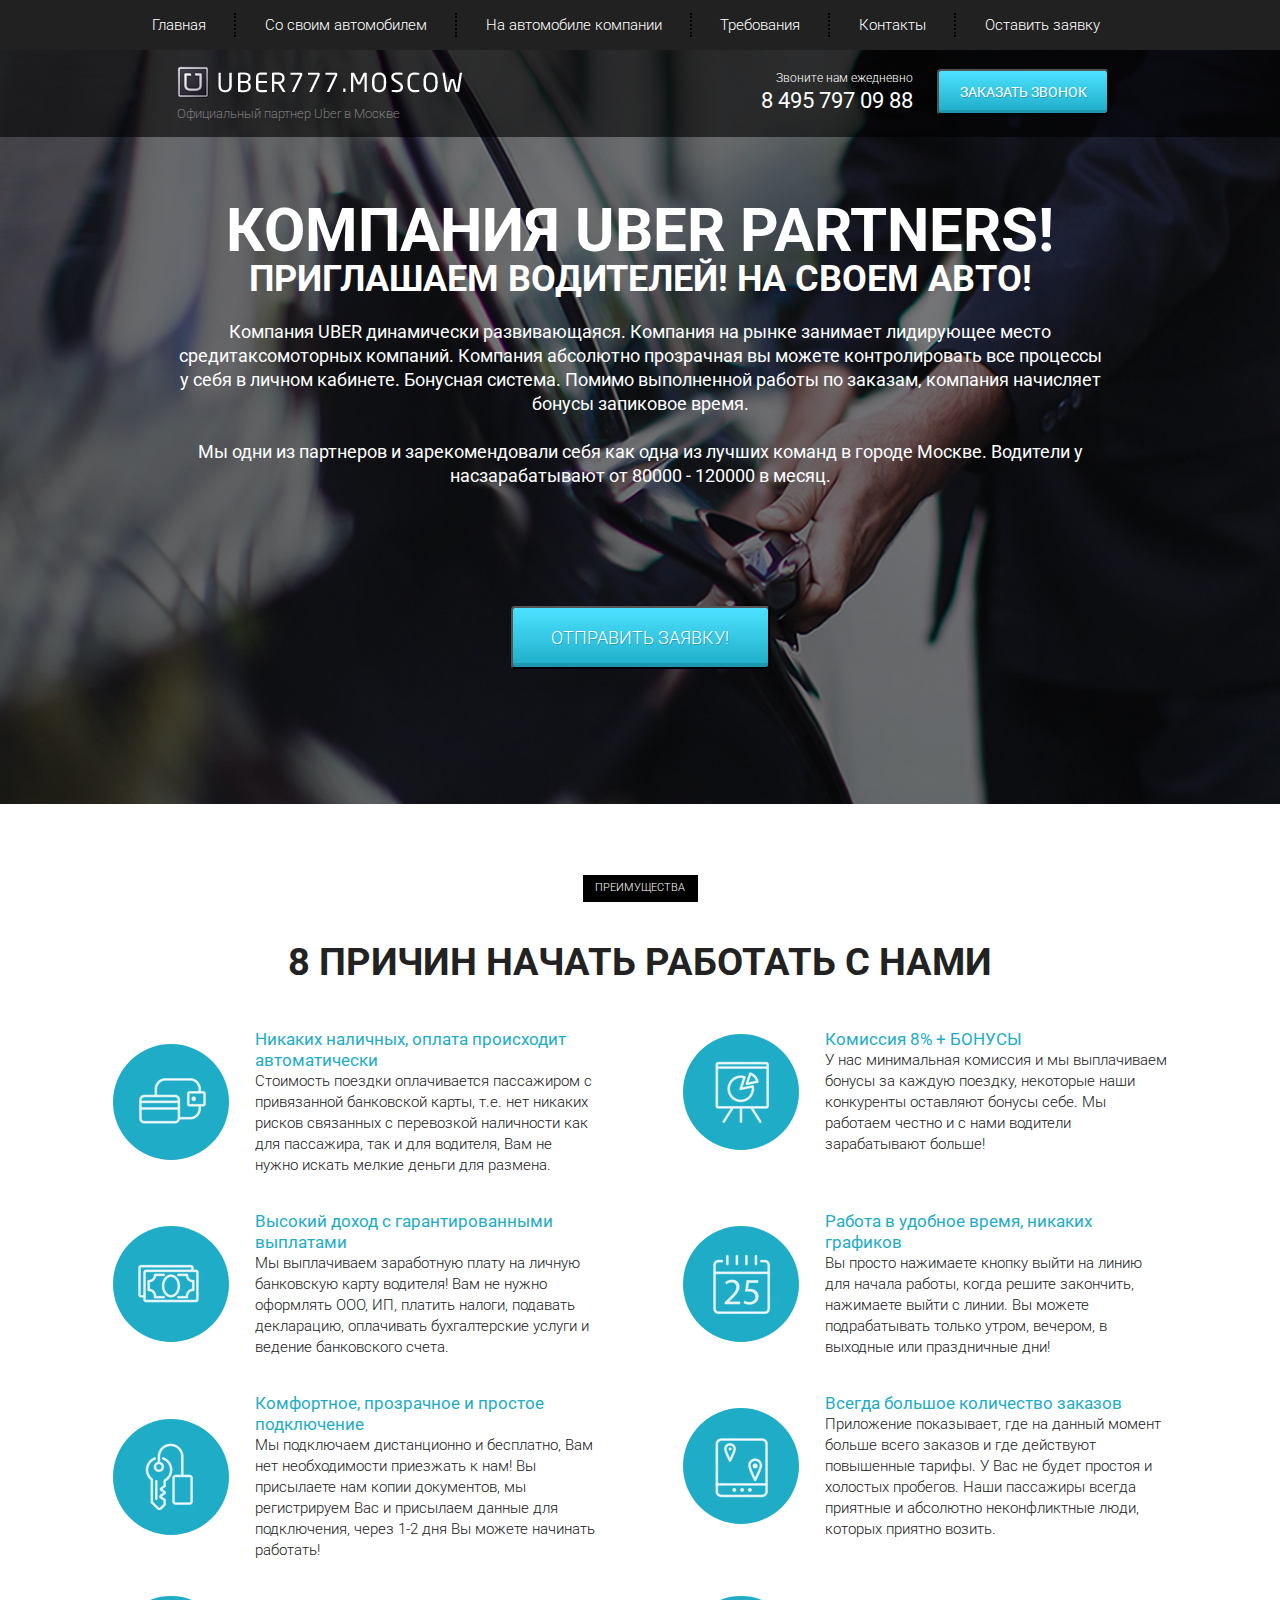
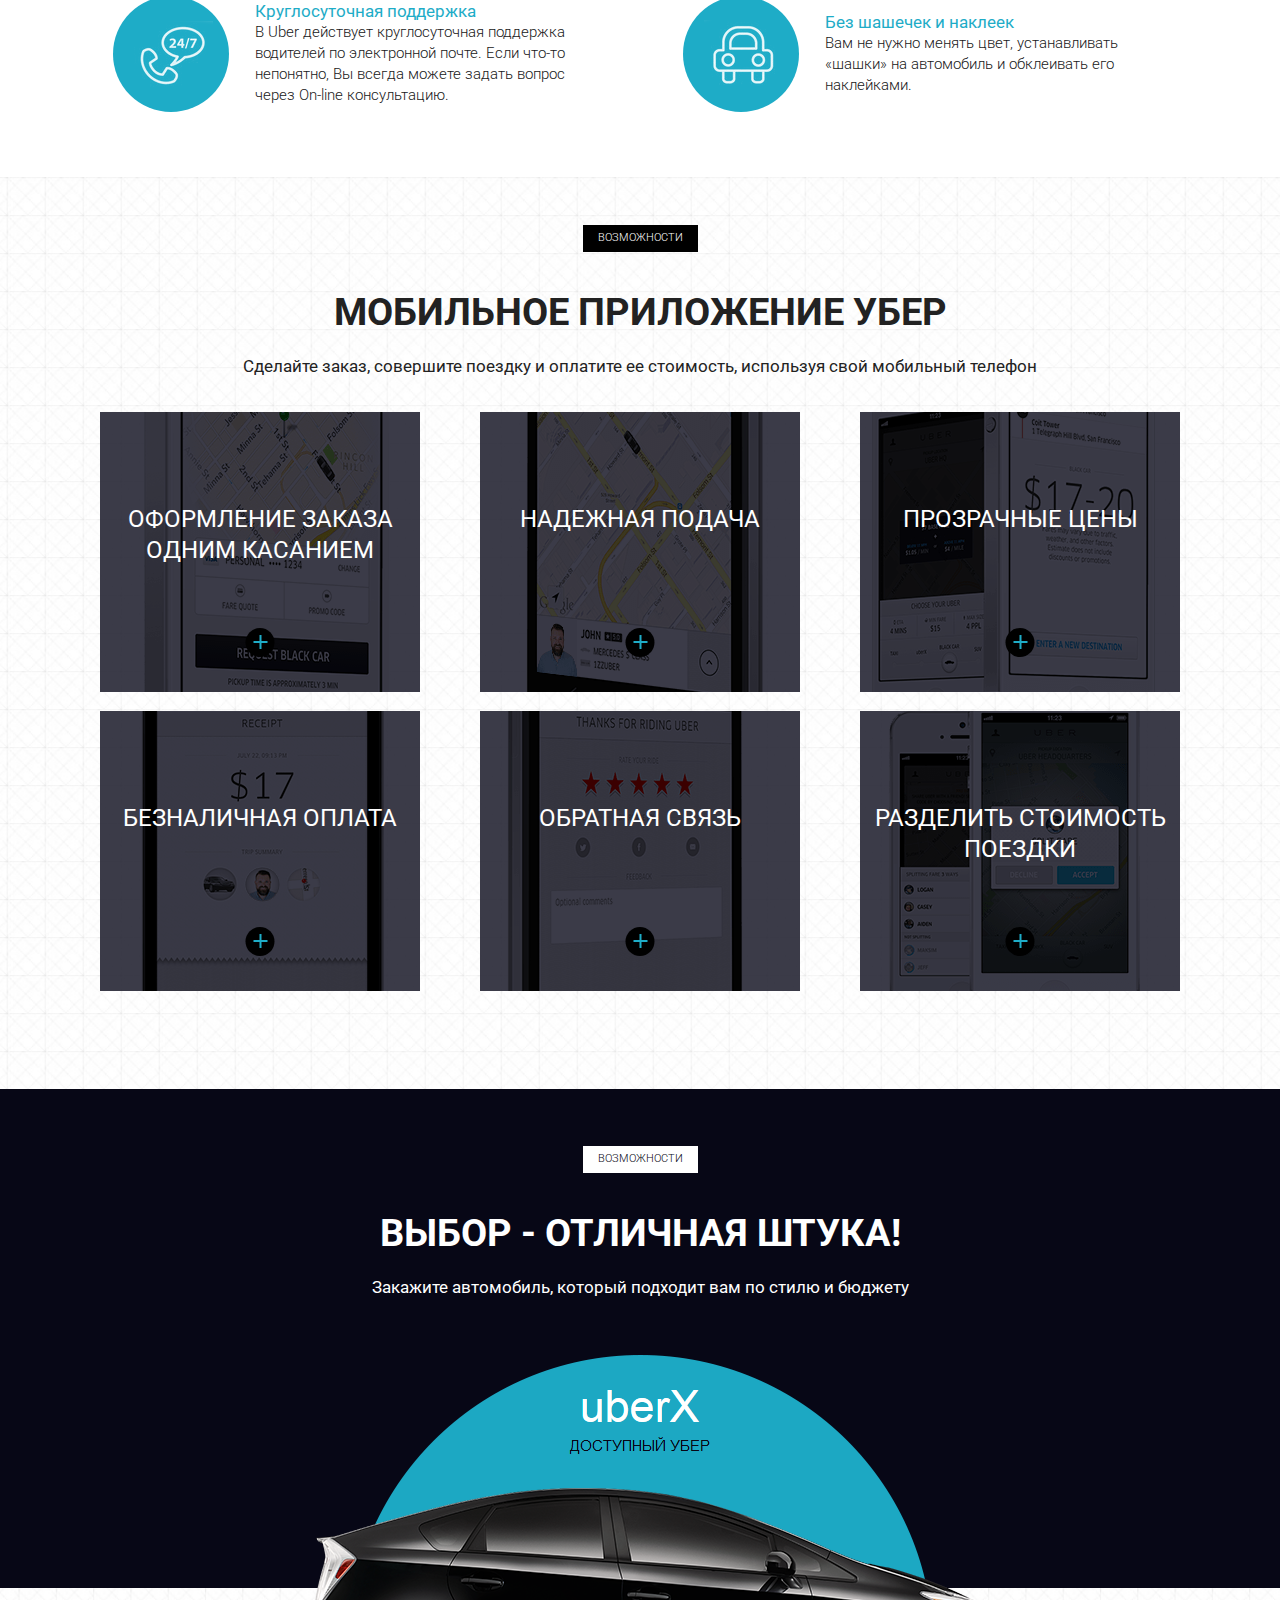
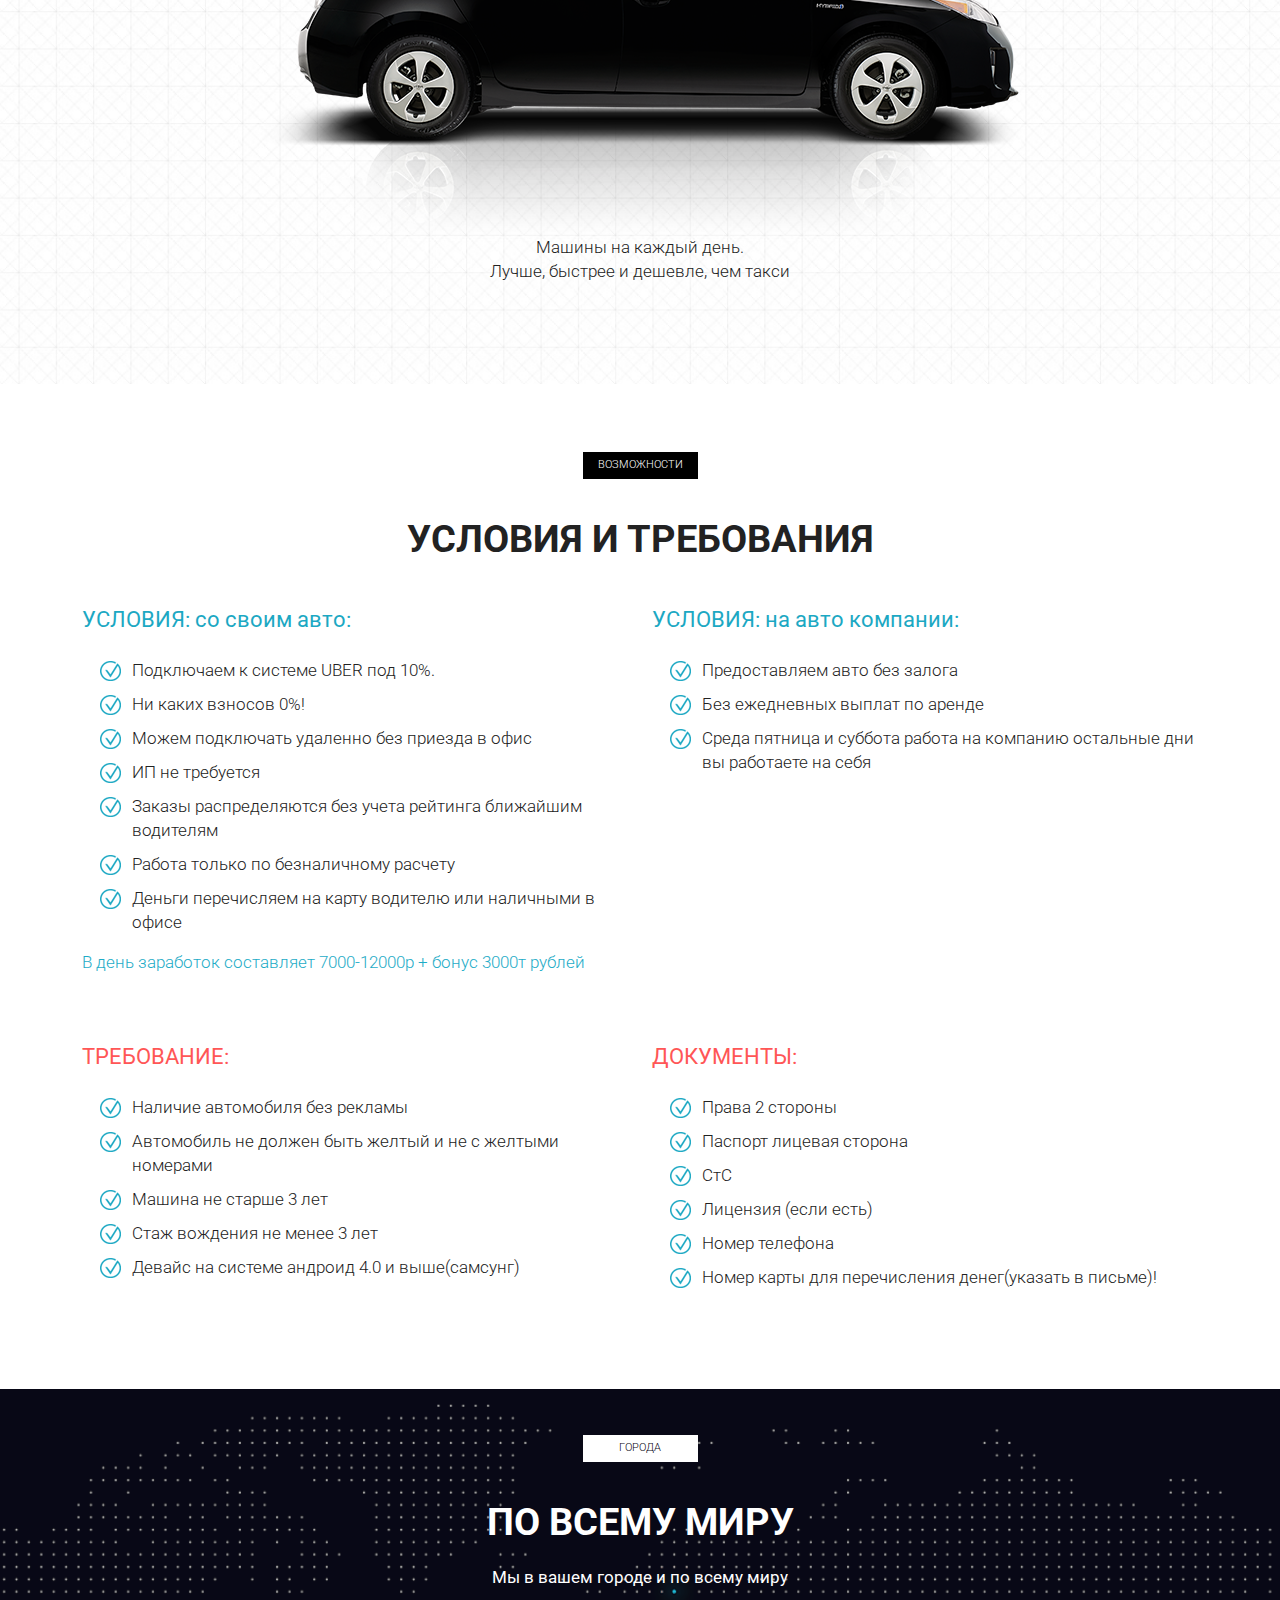
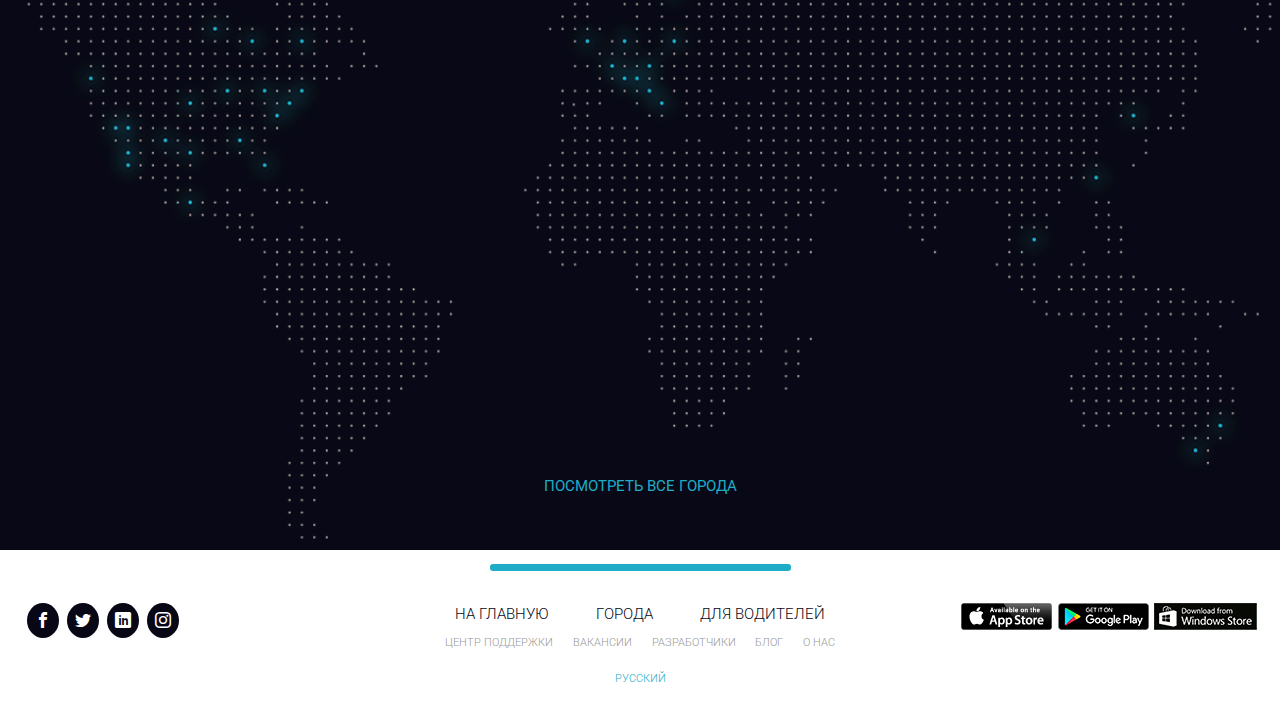
==== uber/uber.html @ 8bf8d005 "added a site uber" ====
<!DOCTYPE html>
<html lang="en">
<head>
	<meta charset="UTF-8">
	<meta http-equiv="X-UA-Compatible" content="IE=edge">
	<meta name="viewport" content="width=device-width, initial-scale=1.0">
	<title>Document</title>
	<link rel="preconnect" href="https://fonts.gstatic.com">
	<link href="https://fonts.googleapis.com/css2?family=Roboto:wght@300;400;700&display=swap" rel="stylesheet">
	<link rel="stylesheet" href="css/bootstrap-reboot.min.css">
	<link rel="stylesheet" href="css/bootstrap-grid.min.css">
	<link rel="stylesheet" href="css/fonts.css">
	<link rel="stylesheet" href="css/style.min.css">
</head>
<body>
	<header>
			<nav>
				<div class="container">
					<ul class="menu">
						<li class="menu_item"><a href="#" class="menu_link">Главная</a></li>
						<li class="menu_item"><a href="#" class="menu_link">Со своим автомобилем</a></li>
						<li class="menu_item"><a href="#" class="menu_link">На автомобиле компании</a></li>
						<li class="menu_item"><a href="#" class="menu_link">Требования</a></li>
						<li class="menu_item"><a href="#" class="menu_link">Контакты</a></li>
						<li class="menu_item"><a href="#" class="menu_link">Оставить заявку</a></li>
					</ul>
				</div>
				<div class="hamburger">
					<span></span>
					<span></span>
					<span></span>
				</div>
			</nav>
			<div class="subheader">
				<div class="container">
					<div class="row">
						<div class="col-6 col-md-4 offset-md-1">
							<a href="#" class="subheader_logo"><img src="icons/logo.png" alt=""logo></a>
							<div class="subheader_official">Официальный партнер Uber в Москве</div>
						</div>
						<div class="xs-hidden col-md-3 offset-md-1 col-xl-2 offset-xl-2">
							<div class="subheader_call">Звоните нам ежедневно</div>
							<a href="tel:+784957970988" class="subheader_phone">8 495 797 09 88</a>
						</div>
						<div class="col-6 col-md-3 col-lg-2">
							<a href="tel:+784957970988" class="xs-vision subheader_phone">8 495 797 09 88</a>
							<button class="subheader_btn">заказать звонок</button>
						</div>
					</div>
				</div>
			</div>
	</header>

	<section class="promo">
		<div class="container">
			<div class="row">
				<div class="col-md-12 offset-md-0 col-lg-10 offset-lg-1">
					<h1 class="promo_header">КОМПАНИЯ UBER PARTNERS!</h1>
					<h2 class="promo_subheader">ПРИГЛАШАЕМ ВОДИТЕЛЕЙ! НА СВОЕМ АВТО!</h2>
					<div class="promo_descr">
						Компания UBER  динамически развивающаяся. Компания на рынке занимает лидирующее место средитаксомоторных компаний. Компания абсолютно прозрачная вы можете контролировать все процессы у себя в личном кабинете. Бонуcная система. Помимо выполненной работы по заказам, компания начисляет бонусы запиковое время.
						<br><br>
						Мы одни из партнеров и зарекомендовали себя как одна из лучших команд в городе Москве.  Водители у насзарабатывают от 80000 - 120000 в месяц.
					</div>
					<button class="promo_btn">отправить заявку!</button>
				</div>
			</div>
		</div>
	</section>
	
	<section class="reason">
		<div class="container">
			<div class="label">преимущества</div>
			<h2 class="title">8 причин начать работать с нами</h2>
			<div class="row">

				<div class="col-md-6">
					<div class="reason_block">
						<div class="reason_round">
							<img src="icons/start/wallet.png" alt="wallet">
						</div>
						<div class="reason_descr">
							<div class="reason_subtitle">
								Никаких наличных, оплата происходит автоматически
							</div>
							<div class="reason_text">
								Стоимость поездки оплачивается пассажиром с привязанной банковской карты, т.е. нет никаких рисков связанных с перевозкой наличности как для пассажира, так и для водителя, Вам не нужно искать мелкие деньги для размена.
							</div>
						</div>
					</div>
				</div>

				<div class="col-md-6">
					<div class="reason_block">
						<div class="reason_round">
							<img src="icons/start/bord.png" alt="bord">
						</div>
						<div class="reason_descr">
							<div class="reason_subtitle">
								Комиссия 8% + БОНУСЫ
							</div>
							<div class="reason_text">
								У нас минимальная комиссия и мы выплачиваем бонусы за каждую поездку, некоторые наши конкуренты оставляют бонусы себе. Мы работаем честно и с нами водители зарабатывают больше!
							</div>
						</div>
					</div>
				</div>
				
				<div class="col-md-6">
					<div class="reason_block">
						<div class="reason_round">
							<img src="icons/start/cash.png" alt="cash">
						</div>
						<div class="reason_descr">
							<div class="reason_subtitle">
								Высокий доход с гарантированными выплатами
							</div>
							<div class="reason_text">
								Мы выплачиваем заработную плату на личную банковскую карту водителя! Вам не нужно оформлять ООО, ИП, платить налоги, подавать декларацию, оплачивать бухгалтерские услуги и ведение банковского счета.
							</div>
						</div>
					</div>
				</div>

				<div class="col-md-6">
					<div class="reason_block">
						<div class="reason_round">
							<img src="icons/start/date.png" alt="date">
						</div>
						<div class="reason_descr">
							<div class="reason_subtitle">
								Работа в удобное время, никаких графиков
							</div>
							<div class="reason_text">
								Вы просто нажимаете кнопку выйти на линию для начала работы, когда решите закончить, нажимаете выйти с линии. Вы можете подрабатывать только утром, вечером, в выходные или праздничные дни! 
							</div>
						</div>
					</div>
				</div>
	
				<div class="col-md-6">
					<div class="reason_block">
						<div class="reason_round">
							<img src="icons/start/key.png" alt="key">
						</div>
						<div class="reason_descr">
							<div class="reason_subtitle">
								Комфортное, прозрачное и простое подключение
							</div>
							<div class="reason_text">
								Мы подключаем дистанционно и бесплатно, Вам нет необходимости приезжать к нам! Вы присылаете нам копии документов, мы регистрируем Вас и присылаем данные для подключения, через 1-2 дня Вы можете начинать работать!
							</div>
						</div>
					</div>
				</div>

				<div class="col-md-6">
					<div class="reason_block">
						<div class="reason_round">
							<img src="icons/start/label.png" alt="label">
						</div>
						<div class="reason_descr">
							<div class="reason_subtitle">
								Всегда большое количество заказов
							</div>
							<div class="reason_text">
								Приложение показывает, где на данный момент больше всего заказов и где действуют повышенные тарифы. У Вас не будет простоя и холостых пробегов. Наши пассажиры всегда приятные и абсолютно неконфликтные люди, которых приятно возить.
							</div>
						</div>
					</div>
				</div>
	
				<div class="col-md-6">
					<div class="reason_block">
						<div class="reason_round">
							<img src="icons/start/support.png" alt="support">
						</div>
						<div class="reason_descr">
							<div class="reason_subtitle">
								Круглосуточная поддержка
							</div>
							<div class="reason_text">
								В Uber действует круглосуточная поддержка водителей по электронной почте. Если что-то непонятно, Вы всегда можете задать вопрос через On-line консультацию.
							</div>
						</div>
					</div>
				</div>
	
				<div class="col-md-6">
					<div class="reason_block">
						<div class="reason_round">
							<img src="icons/start/car.png" alt="car">
						</div>
						<div class="reason_descr">
							<div class="reason_subtitle">
								Без шашечек и наклеек
							</div>
							<div class="reason_text">
								Вам не нужно менять цвет, устанавливать «шашки» на автомобиль и обклеивать его наклейками.
							</div>
						</div>
					</div>
				</div>
			</div>

		</div>    
	</section>

	<section class="mobile">
		<div class="container">
			<div class="label">возможности</div>
			<h2 class="title">мобильное приложение убер</h2>
			<div class="subtitle">Сделайте заказ, совершите поездку и оплатите ее стоимость, используя свой мобильный телефон</div>
			<div class="row">
				<div class="col-md-4">
					<div class="mobile_item mobile_item_1">
						<div class="mobile_item_subtitle">оформление заказа одним касанием</div>
						<div class="mobile_item_plus"></div>
					</div>
				</div>
				<div class="col-md-4">
					<div class="mobile_item mobile_item_2">
						<div class="mobile_item_subtitle">надежная подача</div>
						<div class="mobile_item_plus"></div>
					</div>
				</div>
				<div class="col-md-4">
					<div class="mobile_item mobile_item_3">
						<div class="mobile_item_subtitle">прозрачные цены</div>
						<div class="mobile_item_plus"></div>
					</div>
				</div>
				<div class="col-md-4">
					<div class="mobile_item mobile_item_4">
						<div class="mobile_item_subtitle">безналичная оплата</div>
						<div class="mobile_item_plus"></div>
					</div>
				</div>
				<div class="col-md-4">
					<div class="mobile_item mobile_item_5">
						<div class="mobile_item_subtitle">обратная связь</div>
						<div class="mobile_item_plus"></div>
					</div>
				</div>
				<div class="col-md-4">
					<div class="mobile_item mobile_item_6">
						<div class="mobile_item_subtitle">разделить стоимость поездки</div>
						<div class="mobile_item_plus"></div>
					</div>
				</div>
			</div>
		</div>
	</section>

	<section class="choice">
		<div class="container">
			<div class="black"></div>
			<div class="label label_white">возможности</div>
			<h2 class="title title_white hiden-320">Выбор - отличная штука!</h2>
			<div class="subtitle subtitle_white hiden-320">Закажите автомобиль, который подходит вам по стилю и бюджету</div>

			<img src="img/car.png" alt="car" class="choice_img">
			<div class="choice_descr">Машины на каждый день.<br> Лучше, быстрее и дешевле, чем такси</div>
		</div>
	</section>

	<section class="require">
		<div class="container">
			<div class="label">возможности</div>
			<h2 class="title">условия и требования</h2>
			<div class="row">
				<div class="col-md-6">
					<div class="require_block">
						<div class="require_title">
							УСЛОВИЯ: со своим авто:
						</div>
						<ul class="require_list">
							<li>Подключаем к системе UBER  под 10%.</li>
							<li>Ни каких взносов  0%!</li>
							<li>Можем подключать удаленно без приезда в офис</li>
							<li>ИП не требуется</li>
							<li>Заказы распределяются без учета рейтинга ближайшим водителям</li>
							<li>Работа только по безналичному расчету</li>
							<li>Деньги перечисляем на карту водителю или наличными в офисе</li>
						</ul>
						<div class="require_descr">В день заработок составляет 7000-12000р + бонус 3000т рублей</div>
					</div>
				</div>
				<div class="col-md-6">
					<div class="require_block">
						<div class="require_title">
							УСЛОВИЯ: на авто компании:
						</div>
						<ul class="require_list">
							<li>Предоставляем авто без залога</li>
							<li>Без ежедневных выплат по аренде</li>
							<li>Среда пятница и суббота работа на компанию остальные дни вы работаете на себя</li>
						</ul>
					</div>
				</div>
				<div class="col-md-6">
					<div class="require_block require_block_nmb warning">
						<div class="require_title">
							ТРЕБОВАНИЕ:
						</div>
						<ul class="require_list">
							<li>Наличие автомобиля без рекламы</li>
							<li>Автомобиль не должен быть желтый и не с желтыми номерами</li>
							<li>Машина не старше 3 лет</li>
							<li>Стаж вождения не менее 3 лет</li>
							<li>Девайс на системе андроид 4.0 и выше(самсунг)</li>
						</ul>
					</div>
				</div>
				<div class="col-md-6">
					<div class="require_block require_block_nmb warning">
						<div class="require_title">
							ДОКУМЕНТЫ:
						</div>
						<ul class="require_list">
							<li>Права 2 стороны</li>
							<li>Паспорт лицевая сторона</li>
							<li>СтС</li>
							<li>Лицензия (если есть)</li>
							<li>Номер телефона</li>
							<li>Номер карты для перечисления денег(указать в письме)!</li>
						</ul>
					</div>
				</div>
			</div>
		</div>
	</section>

	<section class="map">
		<div class="container">
			<div class="label label_white">города</div>
			<h2 class="title title_white">по всему миру</h2>
			<div class="subtitle subtitle_white">Мы в вашем городе и по всему миру</div>
			<a href="#" class="map_link">посмотреть все города</a>
		</div>
	</section>

	<footer>
		<div class="footer_divider"></div>

		<div class="footer_wraper">
			<div>
				<div class="footer_social">
					<a href="#" class="footer_social_items">
						<span class="icon-facebook"></span>
					</a>
					<a href="#" class="footer_social_items">
						<span class="icon-twitter"></span>
					</a>
					<a href="#" class="footer_social_items">
						<span class="icon-linkedin"></span>
					</a>
					<a href="#" class="footer_social_items">
						<span class="icon-instagram"></span>
					</a>
				</div>
			</div>

			<div>
				<div class="footer_link">
					<div class="footer_link_main">
						<a href="#">на главную</a>
						<a href="#">города</a>
						<a href="#">для водителей</a>
					</div>
					<div class="footer_link_sub">
						<a href="#">центр поддержки</a>
						<a href="#">вакансии</a>
						<a href="#">разработчики</a>
						<a href="#">блог</a>
						<a href="#">о нас</a>
					</div>
					<a href="#" class="footer_link_lang">
						русский
					</a>
				</div>
			</div>

			<div>
				<div class="footer_mobile">
					<a href="#">
						<img src="img/download/app_store.png" alt="App Store">
					</a>

					<a href="#">
						<img src="img/download/google_play.png" alt="Google Play">
					</a>

					<a href="#">
						<img src="img/download/windows_store.png" alt="Windows Store">
					</a>
				</div>
			</div>
		</div>
	</footer>

	<script src="js/script.js"></script>
</body>
</html>
---- uber/css/fonts.css ----
@font-face {
  font-family: 'icomoon';
  src:  url('../fonts/icomoon.eot?chzcd6');
  src:  url('../fonts/icomoon.eot?chzcd6#iefix') format('embedded-opentype'),
    url('../fonts/icomoon.ttf?chzcd6') format('truetype'),
    url('../fonts/icomoon.woff?chzcd6') format('woff'),
    url('../fonts/icomoon.svg?chzcd6#icomoon') format('svg');
  font-weight: normal;
  font-style: normal;
  font-display: block;
}

[class^="icon-"], [class*=" icon-"] {
  /* use !important to prevent issues with browser extensions that change fonts */
  font-family: 'icomoon' !important;
  speak: never;
  font-style: normal;
  font-weight: normal;
  font-variant: normal;
  text-transform: none;
  line-height: 1;

  /* Better Font Rendering =========== */
  -webkit-font-smoothing: antialiased;
  -moz-osx-font-smoothing: grayscale;
}

.icon-facebook:before {
  content: "\ea90";
}
.icon-instagram:before {
  content: "\ea92";
}
.icon-twitter:before {
  content: "\ea96";
}
.icon-linkedin:before {
  content: "\eac9";
}
---- uber/css/style.min.css ----
*{font-family:'Roboto', sans-serif}header{position:relative}nav{position:fixed;width:100%;height:50px;background-color:#212121;z-index:3}.hamburger{display:none}.menu{display:-webkit-box;display:-ms-flexbox;display:flex;-webkit-box-pack:justify;-ms-flex-pack:justify;justify-content:space-between;padding:13px 70px;margin:0;list-style-type:none}.menu_link{font-style:normal;text-decoration:none;font-weight:300;font-size:15px;color:#FFFFFF}.menu_item{border-right:2px dotted black;padding-right:28px}.menu_item:last-child{border-right:none}.subheader{position:absolute;top:50px;min-width:100%;height:87px;background:rgba(0,0,0,0.6)}.subheader_logo{display:block;margin-top:16px;max-width:100%}.subheader_official{margin-top:6px;font-weight:200;font-size:13px;color:#FFFFFF;opacity:.5}.subheader_call{margin-top:19px;text-align:right;font-weight:300;font-size:12px;color:#FFFFFF}.subheader_phone{display:block;margin-top:8px;font-size:22px;font-weight:400;line-height:12px;text-align:right;text-transform:uppercase;text-decoration:none;color:#FFFFFF}.subheader_btn{margin-top:19px;width:172px;height:46px;background:-webkit-gradient(linear, left bottom, left top, from(#1eacc7), to(#4CE2FF));background:linear-gradient(0deg, #1eacc7 0%, #4CE2FF 100%);-webkit-box-shadow:inset 0px -3px 0px rgba(0,0,0,0.12);box-shadow:inset 0px -3px 0px rgba(0,0,0,0.12);border-radius:4px;font-weight:400;font-size:14px;text-transform:uppercase;color:#FFFFFF;text-shadow:1px 1px 0px rgba(0,0,0,0.21)}.subheader_btn:hover{background-image:none;background-color:#1eacc7}.promo{min-height:800px;padding:201px 0 135px 0;background:url("../img/bg/main_bg.jpg") center center/cover no-repeat}.promo_header{margin:0;font-weight:700;font-size:60px;line-height:60px;text-align:center;text-transform:uppercase;color:#FFFFFF}.promo_subheader{margin:0;font-weight:700;font-size:36px;line-height:36px;text-align:center;text-transform:uppercase;color:#FFFFFF}.promo_descr{margin-top:23px;font-weight:400;font-size:18px;line-height:24px;text-align:center;color:#FFFFFF}.promo_btn{display:block;margin:118px auto 0 auto;width:259px;height:63px;background:-webkit-gradient(linear, left bottom, left top, from(#1eacc7), to(#4CE2FF));background:linear-gradient(0deg, #1eacc7 0%, #4CE2FF 100%);-webkit-box-shadow:inset 0px -4px 0px rgba(0,0,0,0.12);box-shadow:inset 0px -4px 0px rgba(0,0,0,0.12);border-radius:4px;font-weight:300;font-size:18px;text-align:center;text-transform:uppercase;color:#FFFFFF;text-shadow:1px 1px 0px rgba(0,0,0,0.21)}.promo_btn:hover{background-image:none;background-color:#1eacc7}.reason{padding:71px 0 65px 0}.reason_block{margin-top:35px;display:-webkit-box;display:-ms-flexbox;display:flex;-webkit-box-pack:center;-ms-flex-pack:center;justify-content:center;-webkit-box-align:center;-ms-flex-align:center;align-items:center}.reason_round{display:-webkit-box;display:-ms-flexbox;display:flex;-webkit-box-pack:center;-ms-flex-pack:center;justify-content:center;-webkit-box-align:center;-ms-flex-align:center;align-items:center;margin-right:26px;width:116px;height:116px;background:#1eacc7;border-radius:100%}.reason_descr{width:343px}.reason_subtitle{line-height:21px;color:#1eacc7;font-size:17px;font-weight:400}.reason_text{color:#202020;font-size:15px;font-weight:300;line-height:21px}.label{position:relative;margin:0 auto;padding:5px 12px;width:115px;height:27px;background:#000000;font-size:11px;font-weight:300;text-align:center;text-transform:uppercase;color:#FFFFFF;z-index:2}.label_white{background:#FFFFFF;color:#070716}.title{position:relative;margin-top:38px;font-weight:700;font-size:38px;text-align:center;text-transform:uppercase;color:#222222;text-align:center;z-index:2}.title_white{color:#FFFFFF}.subtitle{position:relative;margin-top:19px;font-weight:400;font-size:17px;-webkit-box-align:center;-ms-flex-align:center;align-items:center;text-align:center;color:#222222;z-index:2}.subtitle_white{color:#FFFFFF}.mobile{min-height:864px;padding:48px 0 79px 0;background:url("../img/bg/second_bg.jpg") center center/cover no-repeat}.mobile .row{margin-top:32px}.mobile_item{position:relative;width:320px;height:280px;margin:0 auto;margin-bottom:19px;padding-top:92px}.mobile_item_1{background:url("../img/mobile/mobile1.png") center center/cover no-repeat}.mobile_item_2{background:url("../img/mobile/mobile2.png") center center/cover no-repeat}.mobile_item_3{background:url("../img/mobile/mobile3.png") center center/cover no-repeat}.mobile_item_4{background:url("../img/mobile/mobile4.png") center center/cover no-repeat}.mobile_item_5{background:url("../img/mobile/mobile5.png") center center/cover no-repeat}.mobile_item_6{background:url("../img/mobile/mobile6.png") center center/cover no-repeat}.mobile_item_subtitle{font-weight:400;font-size:24px;line-height:31px;text-align:center;text-transform:uppercase;color:#FFFFFF}.mobile_item_plus{display:-webkit-box;display:-ms-flexbox;display:flex;-webkit-box-pack:center;-ms-flex-pack:center;justify-content:center;-webkit-box-align:center;-ms-flex-align:center;align-items:center;position:absolute;bottom:35px;left:50%;-webkit-transform:translateX(-50%);transform:translateX(-50%);width:29px;height:29px;background:#000000;margin:0 auto;border-radius:100%;cursor:pointer}.mobile_item_plus:before{content:'';display:block;width:14px;height:2px;background-color:#1eacc7;-webkit-transition:0.3s all;transition:0.3s all}.mobile_item_plus:after{content:'';position:absolute;left:50%;-webkit-transform:translateX(-50%);transform:translateX(-50%);display:block;height:14px;width:2px;background-color:#1eacc7;-webkit-transition:0.3s all;transition:0.3s all}.mobile_item_plus:hover:before,.mobile_item_plus:hover:after{background-color:#FF5656}.choice{position:relative;height:895px;padding:57px 0 138px 0;background:url("../img/bg/second_bg.jpg") center center/cover no-repeat}.choice_img{position:relative;display:block;margin:54px auto 0 auto;z-index:2}.choice_descr{font-weight:300;font-size:17px;line-height:24px;text-align:center;color:#222222}.choice .black{position:absolute;top:0;left:0;z-index:1;height:499px;width:100%;background:#070716}.require{padding:68px 0 84px 0}.require_block{margin:33px 0}.require_block_nmb{margin-bottom:0}.require_title{font-weight:400;font-size:22px;color:#1CA8C3}.require_list{list-style-type:none;padding-left:50px;margin-top:22px}.require_list li{position:relative;font-weight:300;font-size:17px;line-height:24px;color:#222222;margin-bottom:10px}.require_list li::before{content:'';display:block;position:absolute;left:-32px;top:3px;width:21px;height:20px;background:url("../icons/blue_chek.png") center center/cover no-repeat}.require_descr{font-weight:300;font-size:17px;line-height:24px;color:#1eacc7}.require .warning .require_title{color:#FF5656}.require .warning .require_list:before{background:url("../icons/red_chek.png") center center/cover no-repeat}.map{padding:46px 0 52px 0;min-height:720px;background:url("../img/bg/map_bg.png") center center/cover no-repeat}.map_link{display:block;padding-top:485px;font-weight:400;font-size:15px;text-transform:uppercase;text-decoration:none;text-align:center;color:#1eacc7}footer{padding:14px 23px 23px 23px}footer a{text-decoration:none}.footer_divider{width:301px;height:7px;margin:0 auto;background:#1eacc7;border-radius:3px}.footer_wraper{display:-webkit-box;display:-ms-flexbox;display:flex;-webkit-box-pack:justify;-ms-flex-pack:justify;justify-content:space-between;-webkit-box-align:start;-ms-flex-align:start;align-items:flex-start;padding-top:32px}.footer_wraper>div{width:33%}.footer_wraper>div:nth-child(3){display:-webkit-box;display:-ms-flexbox;display:flex;-webkit-box-pack:end;-ms-flex-pack:end;justify-content:flex-end}.footer_social{width:160px;display:-webkit-box;display:-ms-flexbox;display:flex;-webkit-box-pack:justify;-ms-flex-pack:justify;justify-content:space-between}.footer_social_items{display:-webkit-box;display:-ms-flexbox;display:flex;-webkit-box-pack:center;-ms-flex-pack:center;justify-content:center;-webkit-box-align:center;-ms-flex-align:center;align-items:center;width:35px;height:35px;margin:0 4px;border-radius:100%;background-color:#070716;text-decoration:none}.footer_social_items span{color:#fff}.footer_link{width:390px;margin:0 auto}.footer_link_main{display:-webkit-box;display:-ms-flexbox;display:flex;-webkit-box-pack:justify;-ms-flex-pack:justify;justify-content:space-between;margin:0 10px}.footer_link_main a{font-weight:300;font-size:15px;text-transform:uppercase;color:#070716}.footer_link_sub{display:-webkit-box;display:-ms-flexbox;display:flex;-webkit-box-pack:justify;-ms-flex-pack:justify;justify-content:space-between;margin-top:10px}.footer_link_sub a{color:#999999;font-size:11px;font-weight:300;text-transform:uppercase}.footer_link_lang{display:block;margin:0 auto;margin-top:19px;font-weight:300;font-size:11px;text-transform:uppercase;color:#1eacc7;text-align:center}.footer_mobile{width:296px;display:-webkit-box;display:-ms-flexbox;display:flex;-webkit-box-pack:justify;-ms-flex-pack:justify;justify-content:space-between}.xs-vision{display:none}@media (max-width: 1200px){.menu_item{padding-right:20px}.menu_link{font-size:13px}.promo_header{font-size:50px}.reason_block{-webkit-box-align:start;-ms-flex-align:start;align-items:flex-start}.reason_descr{width:300px}.mobile_item{width:295px}.mobile_item_subtitle{font-size:22px}.choice{min-height:840px;padding:55px 0}.footer_wraper>div{width:50%}.footer_wraper>div:nth-child(1){width:25%}.footer_wraper>div:nth-child(3){width:25%;display:-webkit-box;display:-ms-flexbox;display:flex;-webkit-box-pack:end;-ms-flex-pack:end;justify-content:flex-end}.footer_mobile{display:-webkit-box;display:-ms-flexbox;display:flex}.footer_mobile a{margin:0 3px}.footer_mobile img{width:100%}}@media (max-width: 991px){.menu_item{padding-right:8px}.menu_link{font-size:10px}.subheader_logo img{width:100%}.subheader_official{font-size:11px}.subheader_phone{font-size:18px}.subheader_btn{margin-top:21px;width:100%;height:40px}.promo_header{font-size:40px}.promo_subheader{font-size:30px}.reason_block{-webkit-box-orient:vertical;-webkit-box-direction:normal;-ms-flex-direction:column;flex-direction:column;-webkit-box-align:center;-ms-flex-align:center;align-items:center}.reason_round{margin-right:0}.reason_descr{width:300px;margin-top:20px}.mobile_item{width:230px}.mobile_item_subtitle{font-size:18px}.choice{min-height:800px}.choice img{width:100%}.map{min-height:650px}.footer_wraper{-ms-flex-wrap:wrap;flex-wrap:wrap}.footer_wraper>div{width:100%;display:-webkit-box;display:-ms-flexbox;display:flex;-webkit-box-pack:center;-ms-flex-pack:center;justify-content:center;margin-bottom:20px}.footer_wraper>div:nth-child(1){width:100%}.footer_wraper>div:nth-child(3){width:100%;-webkit-box-pack:center;-ms-flex-pack:center;justify-content:center}}@media (max-width: 767px){.menu{position:fixed;-webkit-box-orient:vertical;-webkit-box-direction:normal;-ms-flex-direction:column;flex-direction:column;-webkit-box-pack:center;-ms-flex-pack:center;justify-content:center;-webkit-box-align:center;-ms-flex-align:center;align-items:center;top:0;left:-100%;width:50%;height:100vh;padding:20px 15px;background-color:rgba(0,0,0,0.8);-webkit-transition:0.6s all;transition:0.6s all}.menu_active{left:0}.menu_item{padding-right:0;border:none;margin:10px 0}.menu_link{font-size:20px}.hamburger{display:block;position:absolute;right:10px;top:50%;-webkit-transform:translateY(-50%);transform:translateY(-50%);width:26px;height:12px}.hamburger span{display:block;height:2px;width:100%;margin-bottom:2px;background-color:#fff;-webkit-transition:0.5s all;transition:0.5s all}.hamburger_active span{margin-bottom:-2px}.hamburger_active span:nth-child(1){-webkit-transform:translateY(3px) rotate(-45deg);transform:translateY(3px) rotate(-45deg)}.hamburger_active span:nth-child(2){display:none}.hamburger_active span:nth-child(3){-webkit-transform:translateY(3px) rotate(45deg);transform:translateY(3px) rotate(45deg)}.xs-hidden{display:none}.xs-vision{display:block}.subheader_phone{display:block;margin-top:15px;font-weight:400;font-size:16px;text-transform:uppercase;color:#FFFFFF;text-align:center}.subheader_btn{display:block;width:200px;height:40px;margin:0 auto;margin-top:10px}.promo_header{line-height:45px}.mobile_item{width:300px;height:260px}.mobile_item_subtitle{font-size:22px}.choice{min-height:600px}.require{padding:40px 0}.map{min-height:450px}}@media (max-width: 575px){nav{height:30px}header{height:30px}.subheader{height:60px;top:30px}.subheader_official{display:none}.subheader_logo{margin-top:16px}.subheader_phone{font-weight:400;font-size:12px;text-transform:uppercase;margin-top:11px}.subheader_btn{width:110px;height:22px;font-size:10px;margin-top:6px}.promo{min-height:400px;padding:101px 0 35px 0}.promo_descr{display:none}.promo_header{font-size:30px;padding:0 24px;line-height:35px}.promo_subheader{font-size:20px;margin-top:33px;line-height:25px}.promo_btn{margin-top:75px;width:210px;height:50px;font-size:16px}.menu{width:85%}.reason{padding:22px 0 36px 0}.reason_block{margin-top:26px}.reason_round{width:100px;height:100px}.reason_descr{width:100%;margin-top:27px}.reason_subtitle{font-size:16px}.title{font-size:16px;margin-top:16px;line-height:16px}.mobile{padding:20px 0 40px 0}.mobile .row{margin-top:30px}.mobile_item{height:254px;padding:81px 40px 0 40px}.mobile_item_subtitle{font-size:18px;line-height:31px}.mobile_item_plus{bottom:28px}.mobile_item_plus:hover:before,.mobile_item_plus:hover:after{background-color:#1eacc7}.choice{padding:25px 0 33px 0;height:390px;background:#000}.choice_img{margin-top:35px}.choice_descr{margin-top:23px;color:#ffffff;font-size:17px;font-weight:300;line-height:24px}.choice .black{display:none}.hidden-320{display:none}.require{padding:25px}.require_block{margin:30px 0 0 0}.require_title{font-size:16px}.require_list{padding-left:30px;margin-top:5px}.require_list li{font-size:14px;margin-bottom:5px;line-height:20px}.require_descr{font-size:14px;margin-top:15px}.map{height:360px;padding:25px 0 30px 0}.map_link{width:200px;display:block;bottom:30px;line-height:15px}footer{padding:25px 0 20px 0}.footer_divider{width:253px;margin:0 auto}.footer_wrapper{padding-top:22px}.footer_wrapper>div{margin-bottom:20px}.footer_wrapper>div:nth-child(1){-webkit-box-ordinal-group:3;-ms-flex-order:2;order:2}.footer_wrapper>div:nth-child(2){-webkit-box-ordinal-group:2;-ms-flex-order:1;order:1}.footer_wrapper>div:nth-child(3){-webkit-box-ordinal-group:4;-ms-flex-order:3;order:3}.footer_links{width:290px}.footer_links_main{padding:0;font-size:14px}.footer_links_sub{-ms-flex-wrap:wrap;flex-wrap:wrap;-webkit-box-pack:center;-ms-flex-pack:center;justify-content:center}.footer_links_sub a{margin:0 7px}.footer_links_lang{margin-top:10px}}
/*# sourceMappingURL=style.min.css.map */
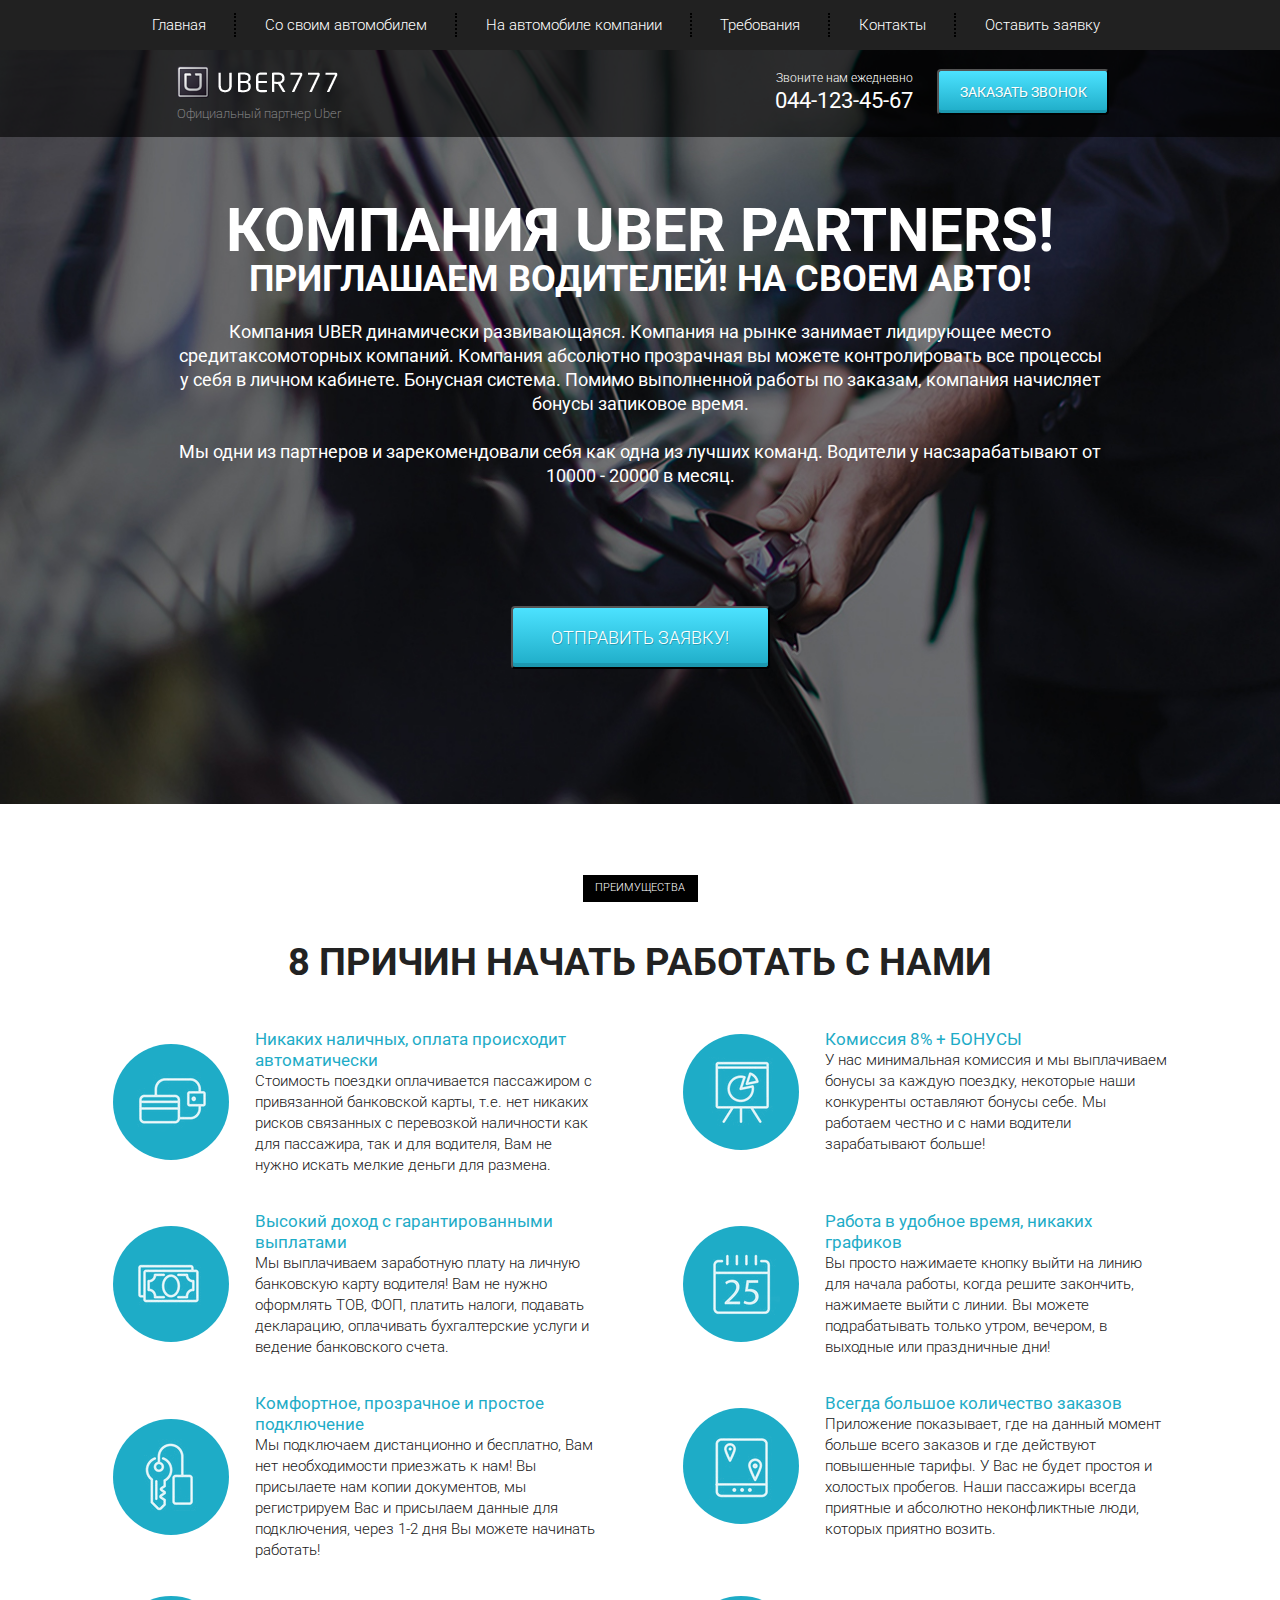
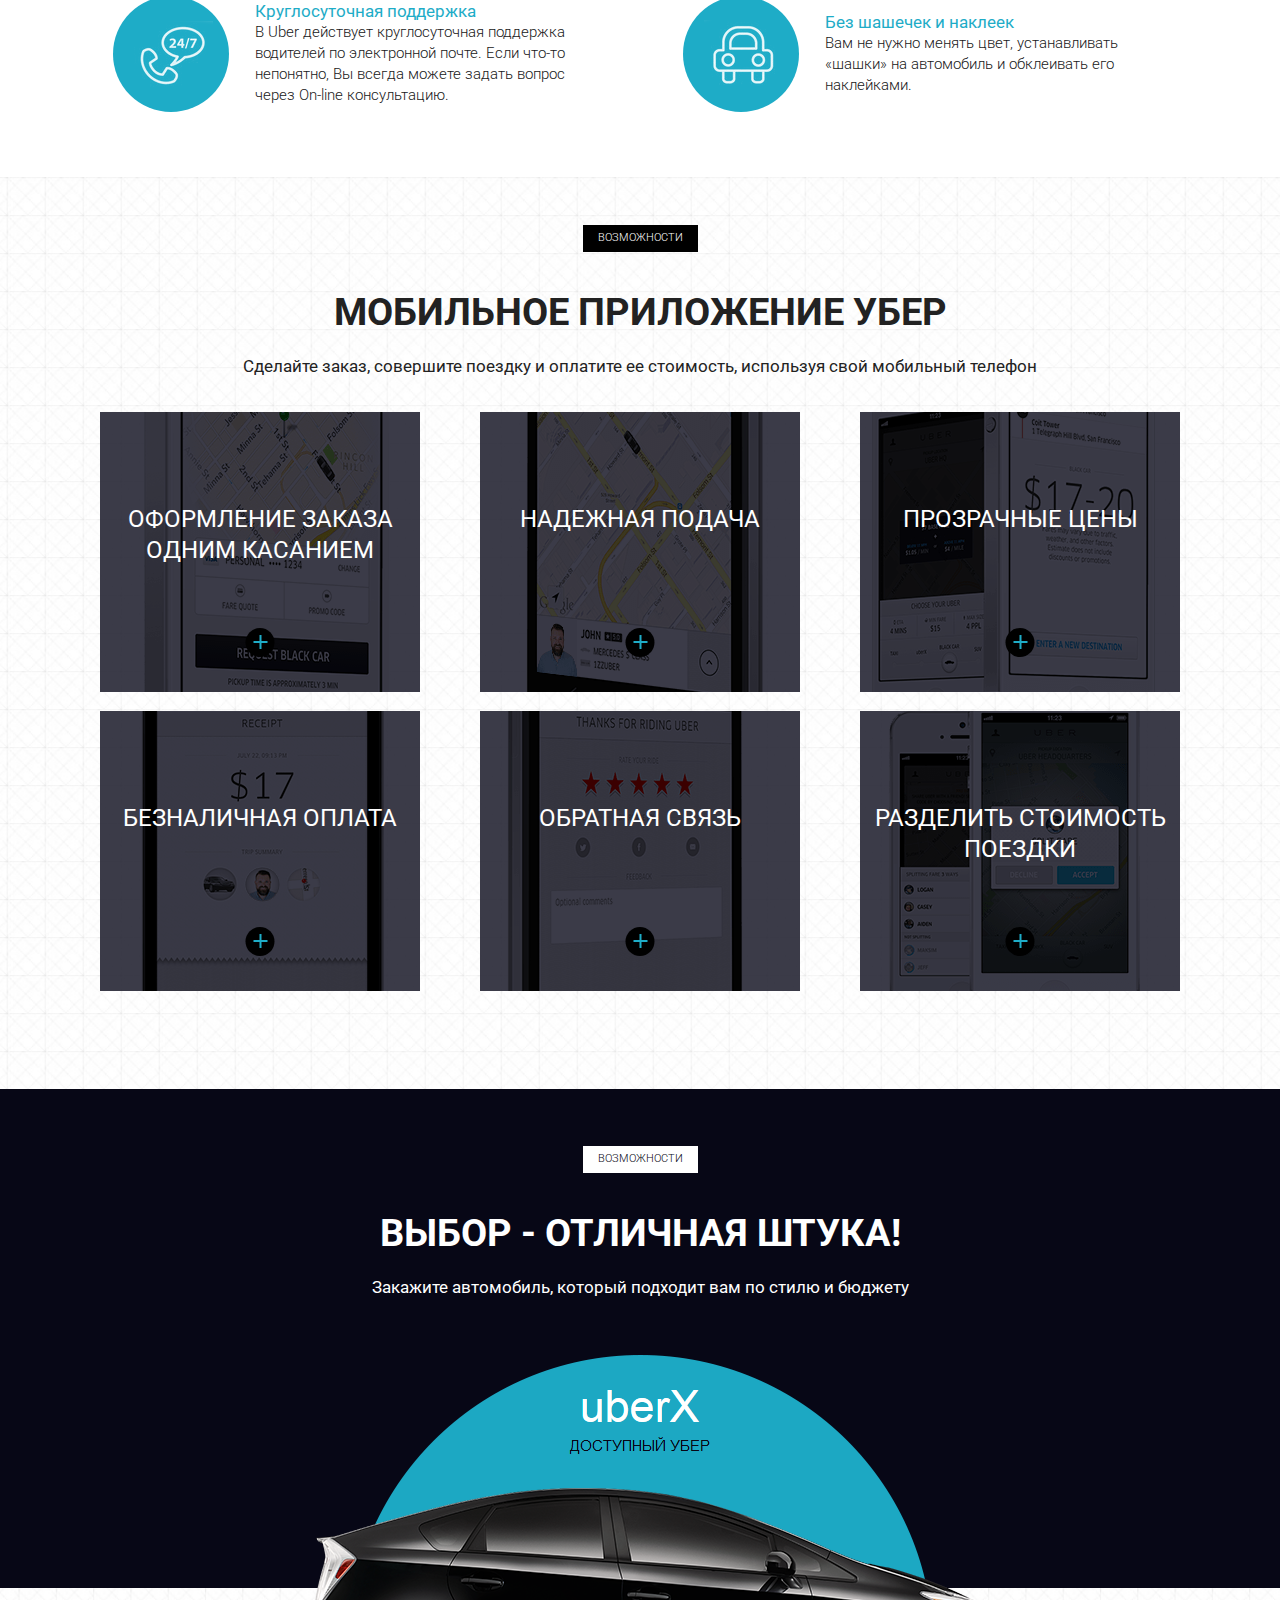
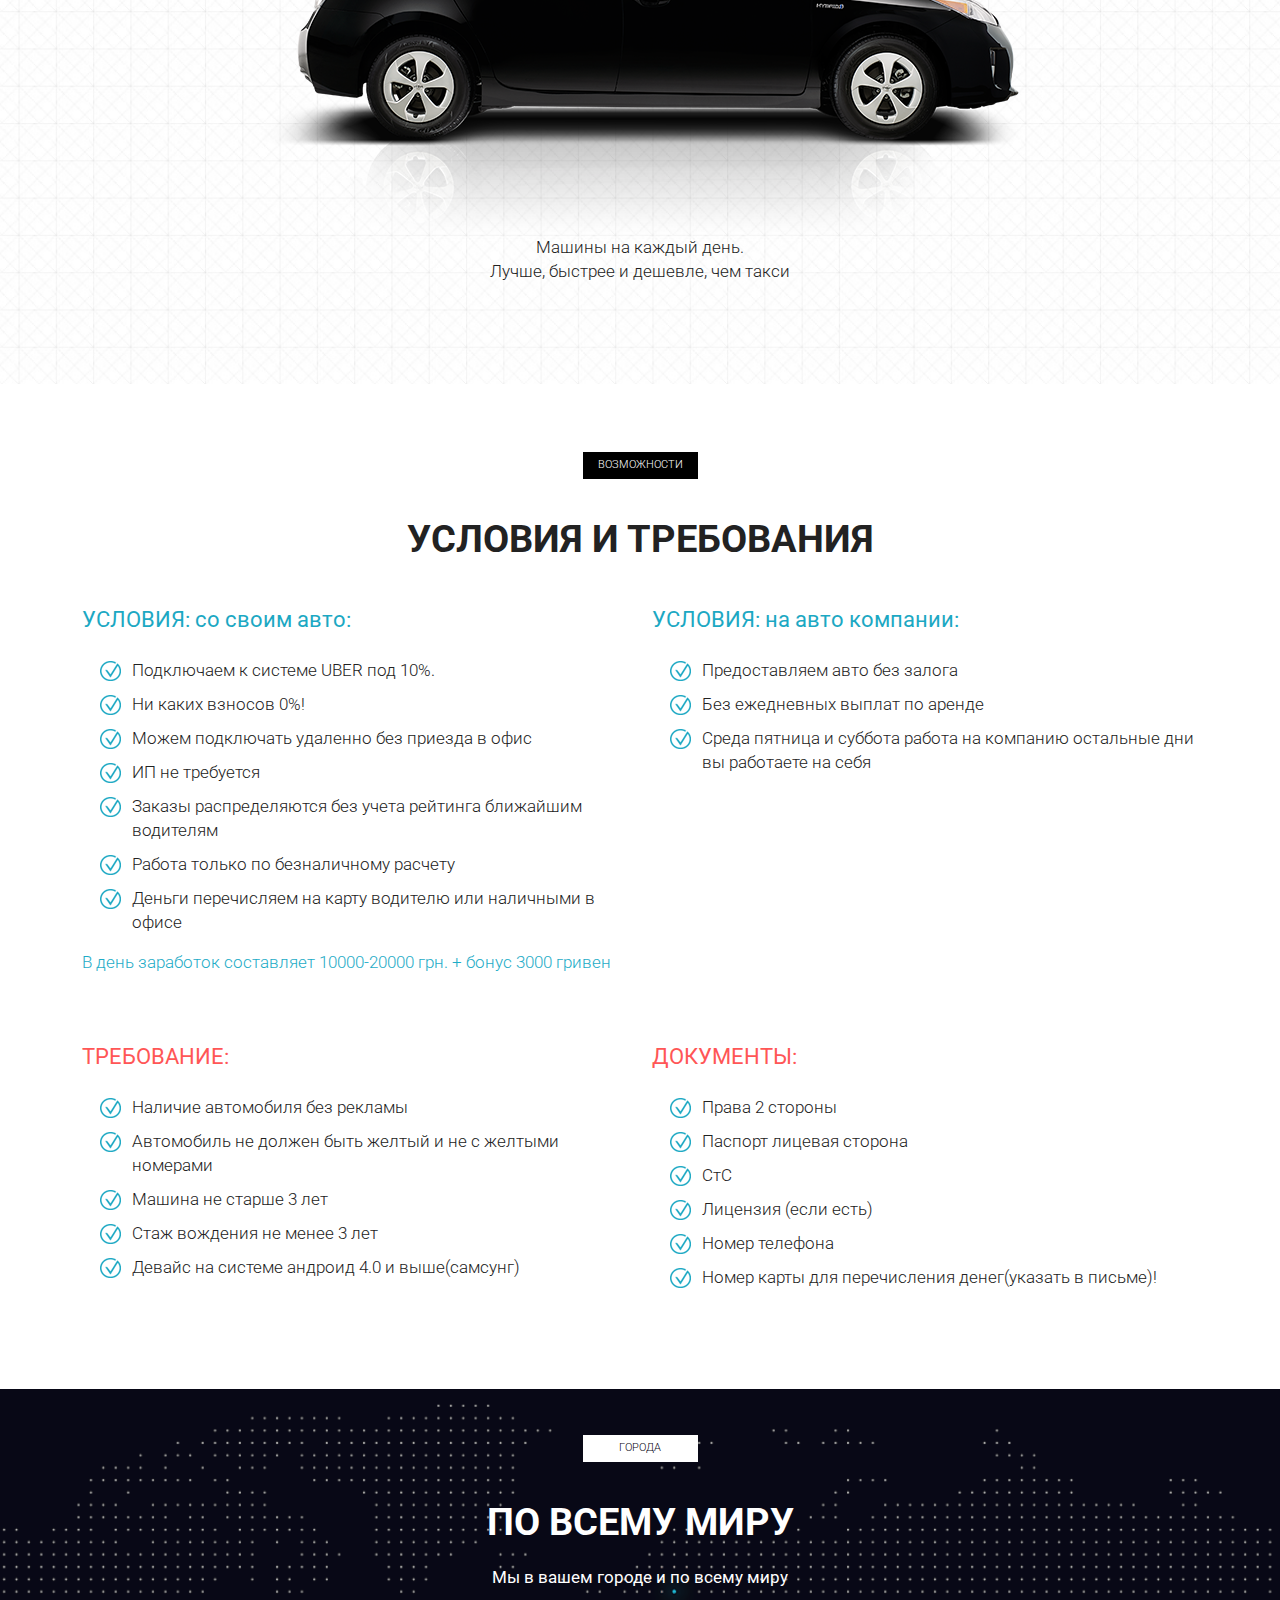
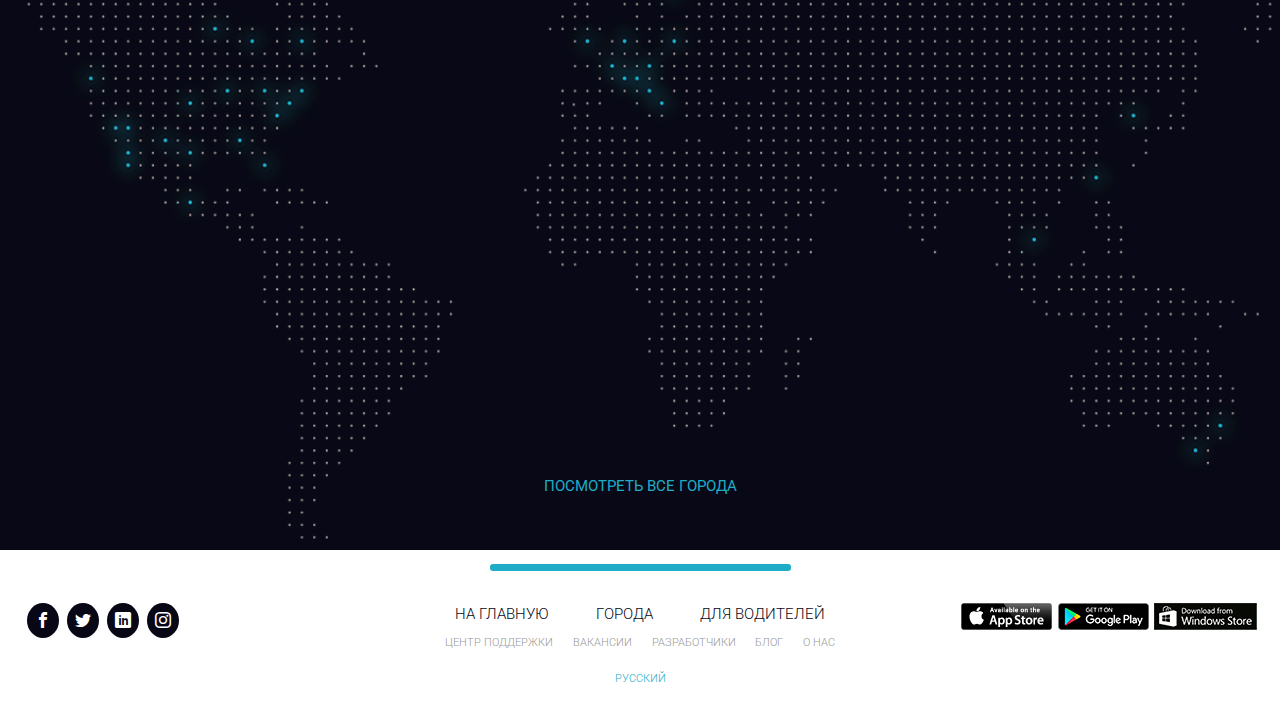
==== commit d64b5b02: "Update uber.html" ====
--- a/uber/uber.html
+++ b/uber/uber.html
@@ -36,14 +36,14 @@
 					<div class="row">
 						<div class="col-6 col-md-4 offset-md-1">
 							<a href="#" class="subheader_logo"><img src="icons/logo.png" alt=""logo></a>
-							<div class="subheader_official">Официальный партнер Uber в Москве</div>
+							<div class="subheader_official">Официальный партнер Uber</div>
 						</div>
 						<div class="xs-hidden col-md-3 offset-md-1 col-xl-2 offset-xl-2">
 							<div class="subheader_call">Звоните нам ежедневно</div>
-							<a href="tel:+784957970988" class="subheader_phone">8 495 797 09 88</a>
+							<a href="tel:+380441234567" class="subheader_phone">044-123-45-67</a>
 						</div>
 						<div class="col-6 col-md-3 col-lg-2">
-							<a href="tel:+784957970988" class="xs-vision subheader_phone">8 495 797 09 88</a>
+							<a href="tel:+380441234567" class="xs-vision subheader_phone">044-123-45-67</a>
 							<button class="subheader_btn">заказать звонок</button>
 						</div>
 					</div>
@@ -60,7 +60,7 @@
 					<div class="promo_descr">
 						Компания UBER  динамически развивающаяся. Компания на рынке занимает лидирующее место средитаксомоторных компаний. Компания абсолютно прозрачная вы можете контролировать все процессы у себя в личном кабинете. Бонуcная система. Помимо выполненной работы по заказам, компания начисляет бонусы запиковое время.
 						<br><br>
-						Мы одни из партнеров и зарекомендовали себя как одна из лучших команд в городе Москве.  Водители у насзарабатывают от 80000 - 120000 в месяц.
+						Мы одни из партнеров и зарекомендовали себя как одна из лучших команд.  Водители у насзарабатывают от 10000 - 20000 в месяц.
 					</div>
 					<button class="promo_btn">отправить заявку!</button>
 				</div>
@@ -116,7 +116,7 @@
 								Высокий доход с гарантированными выплатами
 							</div>
 							<div class="reason_text">
-								Мы выплачиваем заработную плату на личную банковскую карту водителя! Вам не нужно оформлять ООО, ИП, платить налоги, подавать декларацию, оплачивать бухгалтерские услуги и ведение банковского счета.
+								Мы выплачиваем заработную плату на личную банковскую карту водителя! Вам не нужно оформлять ТОВ, ФОП, платить налоги, подавать декларацию, оплачивать бухгалтерские услуги и ведение банковского счета.
 							</div>
 						</div>
 					</div>
@@ -283,7 +283,7 @@
 							<li>Работа только по безналичному расчету</li>
 							<li>Деньги перечисляем на карту водителю или наличными в офисе</li>
 						</ul>
-						<div class="require_descr">В день заработок составляет 7000-12000р + бонус 3000т рублей</div>
+						<div class="require_descr">В день заработок составляет 10000-20000 грн. + бонус 3000 гривен</div>
 					</div>
 				</div>
 				<div class="col-md-6">
@@ -401,4 +401,4 @@
 
 	<script src="js/script.js"></script>
 </body>
-</html>+</html>
